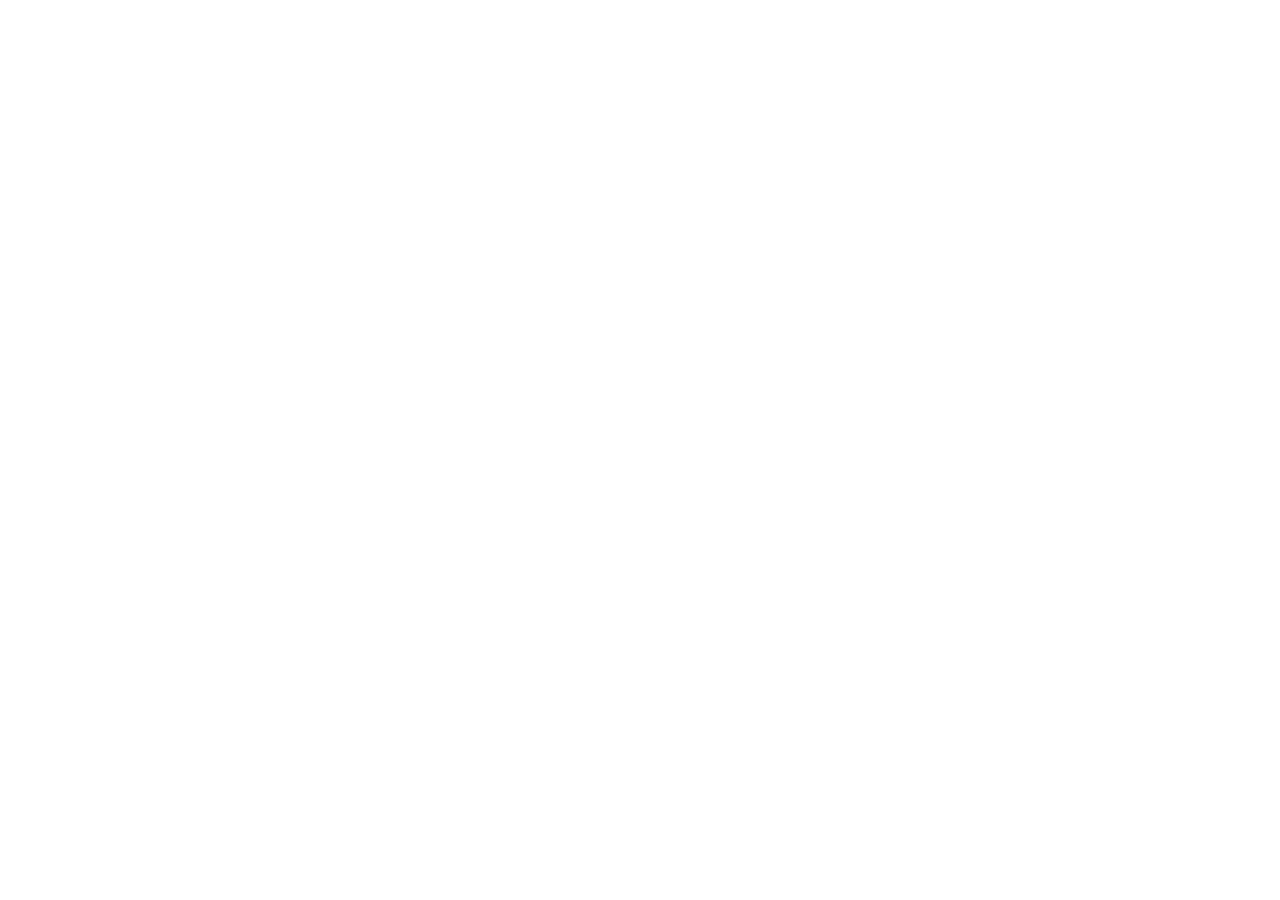
==== book-bord.html @ 42cc0d02 "setup done med fonte" ====
<!DOCTYPE html>
<html lang="da">

<head>
    <meta charset="UTF-8">
    <meta name="viewport" content="width=device-width, initial-scale=1.0">
    <meta name="robots" content="noindex">
    <link rel="preconnect" href="https://fonts.googleapis.com">
    <link rel="preconnect" href="https://fonts.gstatic.com" crossorigin>
    <link
        href="https://fonts.googleapis.com/css2?family=B612+Mono:ital,wght@0,400;0,700;1,400;1,700&family=Poppins:ital,wght@0,100;0,200;0,300;0,400;0,500;0,600;0,700;0,800;0,900;1,100;1,200;1,300;1,400;1,500;1,600;1,700;1,800;1,900&display=swap"
        rel="stylesheet">
    <link rel="stylesheet" href="mutual.css">
    <link rel="stylesheet" href="book-bord.css">
    <title>Book bord</title>
</head>

<body>
    <header></header>
    <main></main>
    <footer></footer>

    <script src="main.js"></script>
    <script src="burger.js"></script>
</body>

</html>
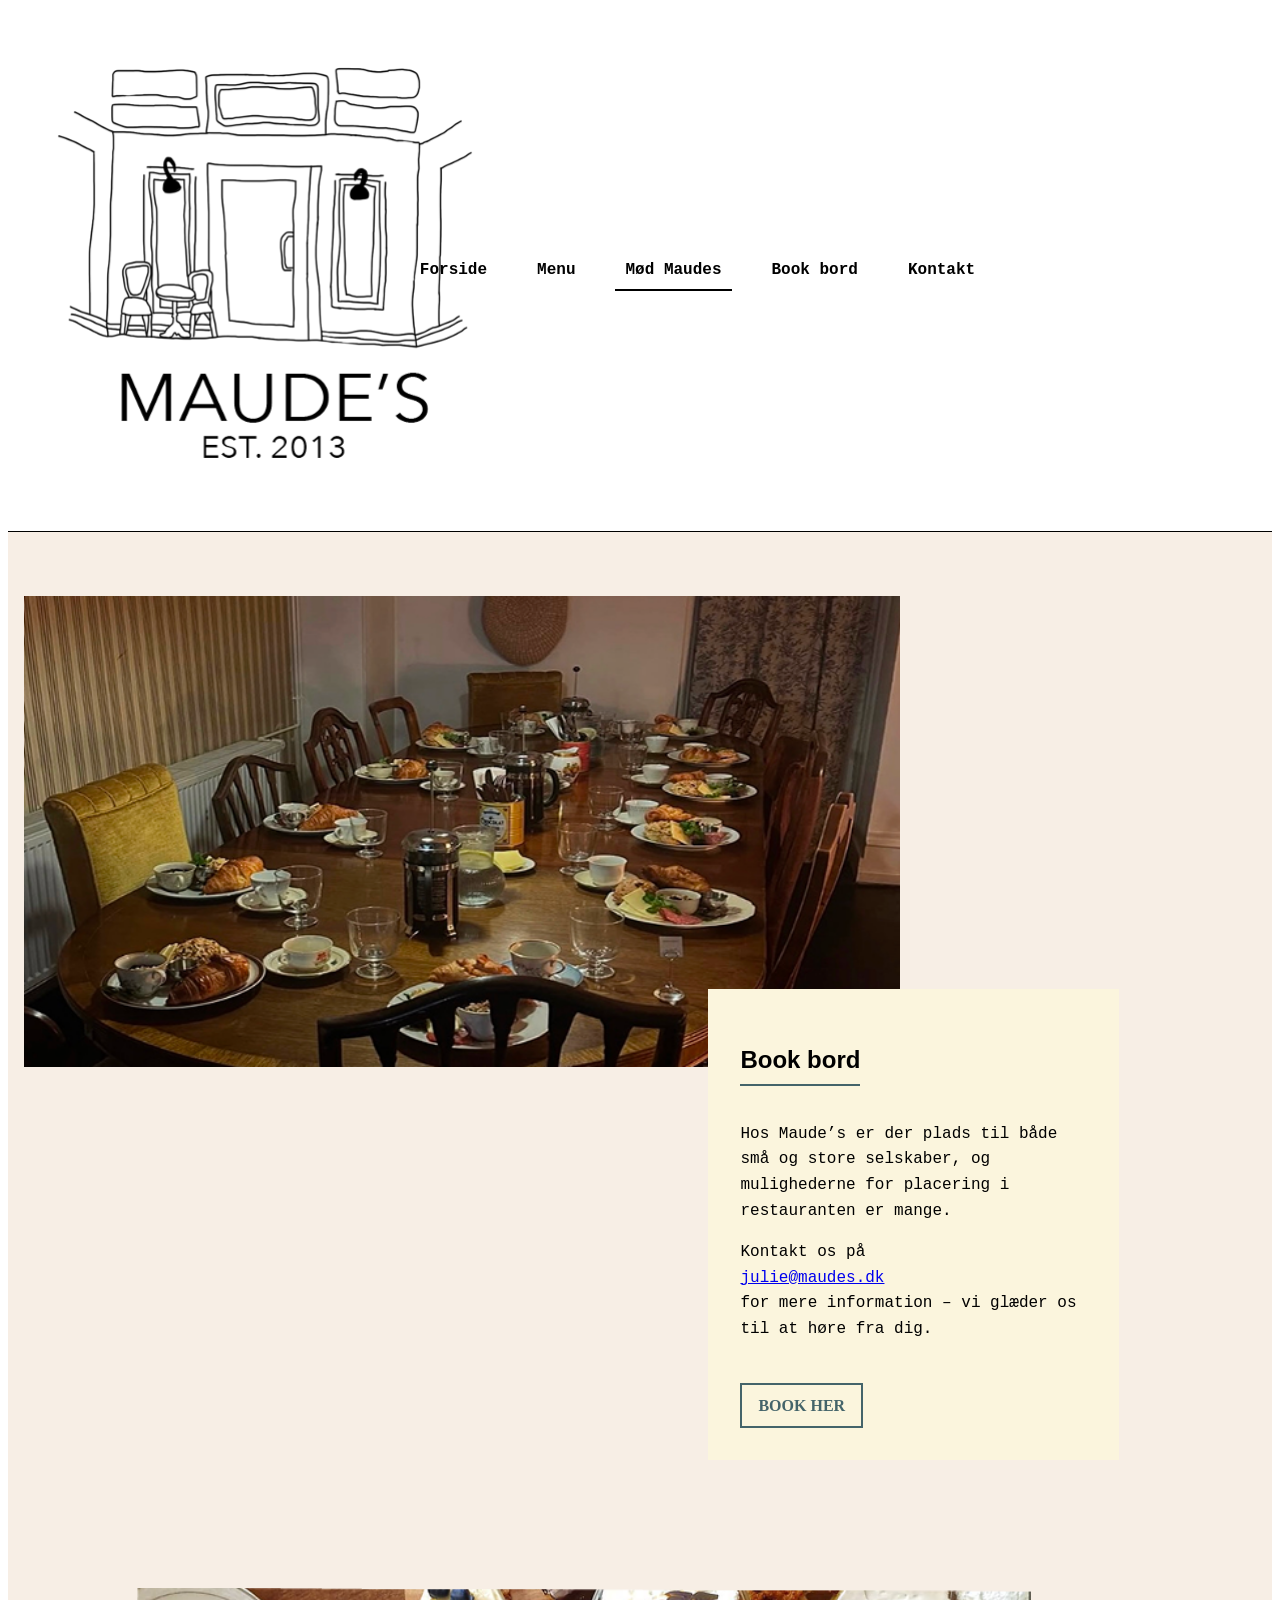
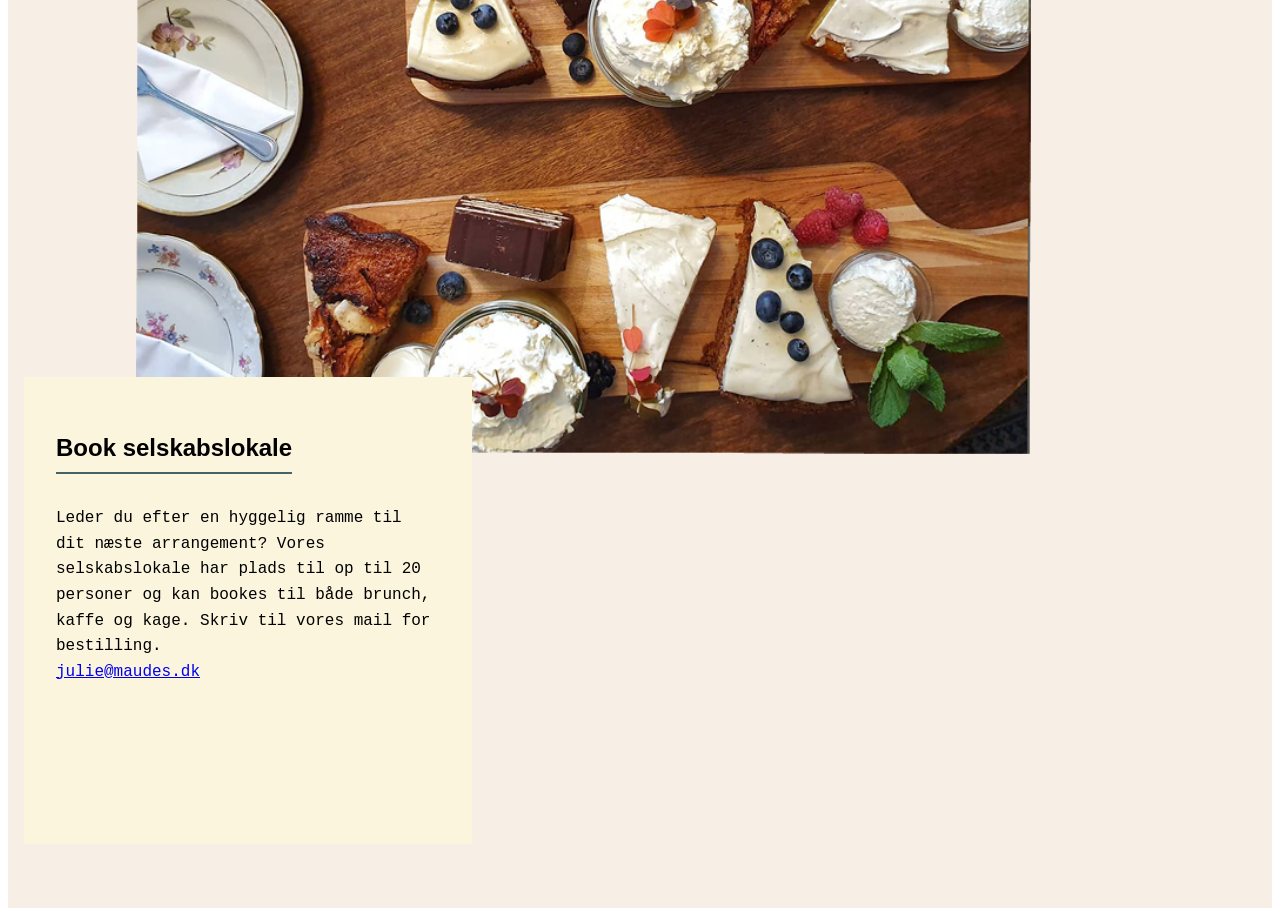
==== commit ffdbb3eb: "ca done med kontakt" ====
--- a/book-bord.html
+++ b/book-bord.html
@@ -16,8 +16,66 @@
 </head>
 
 <body>
-    <header></header>
-    <main></main>
+    <header>
+        <div class="logo">
+            <a href="index.html">
+                <img src="billeder-virksomhedssite/maudes.png" alt="maudes logo">
+            </a>
+        </div>
+
+        <nav>
+            <ul class="menu">
+                <li><a href="index.html">Forside</a></li>
+                <li><a href="menu.html">Menu</a></li>
+                <li><a href="moed-maudes.html" class="active">Mød Maudes</a></li>
+                <li><a href="book-bord.html">Book bord</a></li>
+                <li><a href="kontakt.html">Kontakt</a></li>
+            </ul>
+        </nav>
+        <div class="burger">
+            <div class="line"></div>
+            <div class="line"></div>
+            <div class="line"></div>
+        </div>
+    </header>
+
+    <main>
+
+        <section class="booking-sektion">
+            <div class="booking-blok">
+
+                <img src="img/book_bord.png" alt="Langt bord dækket op til brunch" class="booking-billede">
+
+                <div class="booking-tekst">
+                    <h2>Book bord</h2>
+                    <p>Hos Maude’s er der plads til både små og store selskaber, og mulighederne for placering i
+                        restauranten er
+                        mange.</p>
+                    <p>Kontakt os på<br><a href="mailto:julie@maudes.dk">julie@maudes.dk</a><br>for mere information –
+                        vi glæder
+                        os til at høre fra dig.</p>
+                    <a href="https://book.dinnerbooking.com/dk/da-DK/book/index/3718/2" class="cta-knap">Book her</a>
+                </div>
+            </div>
+        </section>
+
+
+
+
+        <section class="booking-sektion">
+            <div class="booking-blok2">
+                <img src="img/book_selskab.png" alt="Kager på fad til selskab" class="booking-billede2">
+
+                <div class="booking-tekst2">
+                    <h2>Book selskabslokale</h2>
+                    <p>Leder du efter en hyggelig ramme til dit næste arrangement? Vores selskabslokale har plads til op
+                        til 20 personer og kan bookes til både brunch, kaffe og kage. Skriv til vores mail for
+                        bestilling. <br><a href="mailto:julie@maudes.dk">julie@maudes.dk</a></p>
+                </div>
+            </div>
+        </section>
+
+    </main>
     <footer></footer>
 
     <script src="main.js"></script>
--- a/mutual.css
+++ b/mutual.css
@@ -0,0 +1,11 @@
+html {
+  --primary-color: #f7eee5;
+  --secondary-color: #ffffff;
+  --tertiary-color: #000000;
+  --quaternary-color: #f1e8c6;
+  --quinary-color: #fbf5dd;
+  --senary-color: #ffcfcf;
+
+  --font-heading: "Poppins", sans-serif;
+  --font-body: "B612 Mono", monospace;
+}
--- a/book-bord.css
+++ b/book-bord.css
@@ -0,0 +1,249 @@
+main {
+  background-color: #f7eee5;
+}
+
+h2 {
+  font-family: "Poppins", sans-serif;
+  font-weight: 700;
+  font-style: normal;
+}
+
+p {
+  font-family: "B612 Mono", monospace;
+  font-weight: 400;
+  font-style: normal;
+}
+
+/**************menu*****************/
+
+header {
+  display: flex;
+  align-items: center;
+  justify-content: space-between; /* Gør det muligt at placere elementer korrekt */
+  padding: 20px;
+  background-color: #ffffff;
+  position: relative;
+  border-bottom: 1.5px solid #000000;
+}
+
+.logo {
+  width: 75px;
+}
+
+nav {
+  flex: 1;
+  display: flex;
+  justify-content: center;
+}
+
+.menu {
+  display: flex;
+  gap: 30px;
+  list-style: none;
+}
+
+.menu li a {
+  text-decoration: none;
+  color: #000;
+  font-family: "B612 Mono", monospace;
+  font-weight: 600;
+  font-style: normal;
+  padding: 10px;
+  text-align: center;
+  align-items: center;
+}
+
+.menu li a.active {
+  border-bottom: 2px solid #000;
+}
+
+.burger {
+  width: 30px;
+  height: 20px;
+  cursor: pointer;
+}
+
+.burger .line {
+  width: 100%;
+  height: 2px;
+  background-color: #000000;
+  margin-bottom: 5px;
+  transition: 0.2s linear;
+}
+.burger {
+  display: none;
+}
+@media screen and (max-width: 800px) {
+  .menu {
+    display: none;
+  }
+  .burger {
+    display: block;
+  }
+  .burger.active .line:nth-child(1) {
+    transform: rotate(45deg) translate(5px, 5px);
+    transition: 0.2s linear;
+  }
+
+  .burger.active .line:nth-child(2) {
+    opacity: 0;
+    transition: 0.15s linear;
+  }
+
+  .burger.active .line:nth-child(3) {
+    transform: rotate(-45deg) translate(5px, -5px);
+    transition: 0.2s linear;
+  }
+
+  nav.active .menu {
+    position: absolute;
+    display: block;
+    background-color: #ffffff;
+    text-align: right;
+    top: 94px;
+    left: 0;
+    width: 100%;
+  }
+
+  nav.active .menu li {
+    margin: 20px 20px;
+  }
+
+  nav.active .menu a {
+    font-family: "B612 Mono", monospace;
+    font-weight: 400;
+    font-style: normal;
+  }
+}
+
+.booking-blok {
+  background-color: #f7eee5;
+  padding: 4rem 1rem;
+  display: grid;
+  grid-template-columns: 5fr 3fr 1fr;
+  grid-template-rows: 5fr 1fr 5fr;
+}
+
+.booking-billede {
+  grid-column: 1/3;
+  grid-row: 1/3;
+  width: 80%;
+  align-self: stretch;
+  object-fit: cover;
+}
+
+.booking-tekst {
+  background-color: #fbf5dd;
+  padding: 2rem;
+  line-height: 1.6;
+  grid-column: 2/3;
+  grid-row: 2/4;
+}
+
+.booking-tekst h2 {
+  border-bottom: 2px solid #44646a;
+  display: inline-block;
+  padding-bottom: 0.3rem;
+  font-weight: bold;
+}
+
+.cta-knap {
+  display: inline-block;
+  margin-top: 1.5rem;
+  padding: 0.5rem 1rem;
+  border: 2px solid #44646a;
+  text-decoration: none;
+  color: #44646a;
+  font-weight: bold;
+  text-transform: uppercase;
+}
+
+.booking-blok2 {
+  background-color: #f7eee5;
+  padding: 4rem 1rem;
+  display: grid;
+  grid-template-columns: 1fr 3fr 7fr;
+  grid-template-rows: 5fr 1fr 5fr;
+}
+.booking-billede2 {
+  grid-column: 2/4;
+  grid-row: 1/3;
+  width: 80%;
+  align-self: stretch;
+  object-fit: cover;
+}
+
+.booking-tekst2 {
+  background-color: #fbf5dd;
+  padding: 2rem;
+  line-height: 1.6;
+  grid-column: 1/3;
+  grid-row: 2/4;
+}
+
+.booking-tekst2 h2 {
+  margin-bottom: 1rem;
+  border-bottom: 2px solid #44646a;
+  display: inline-block;
+  padding-bottom: 0.3rem;
+  font-weight: bold;
+}
+@media screen and (max-width: 768px) {
+  .booking-blok {
+    grid-template-columns: 3fr 2fr 1fr;
+    grid-template-rows: 1fr 1fr 2fr;
+  }
+
+  .booking-billede {
+    width: 100%;
+    height: 200px;
+    object-fit: cover;
+    margin-bottom: 0.5rem;
+    grid-column: 1/3;
+    grid-row: 1/3;
+  }
+
+  .booking-tekst {
+    padding: 1rem;
+    font-size: 0.8rem;
+    grid-column: 2/4;
+    grid-row: 2/4;
+  }
+  .booking-blok2 {
+    grid-template-columns: 1fr 1fr 3fr;
+    grid-template-rows: 1fr 1fr 2fr;
+  }
+
+  .booking-billede2 {
+    width: 100%;
+    height: 200px;
+    object-fit: cover;
+    margin-bottom: 0.5rem;
+    grid-column: 2/4;
+    grid-row: 1/3;
+  }
+
+  .booking-tekst2 {
+    padding: 1rem;
+    font-size: 0.8rem;
+    grid-column: 1/3;
+    grid-row: 2/4;
+  }
+
+  .booking-tekst h2,
+  .booking-tekst2 h2 {
+    font-size: 1rem;
+    padding-bottom: 0.2rem;
+  }
+
+  p {
+    font-size: 0.75rem;
+    line-height: 1.3;
+  }
+
+  .cta-knap {
+    font-size: 0.7rem;
+    padding: 0.3rem 0.6rem;
+    border-width: 1.5px;
+  }
+}
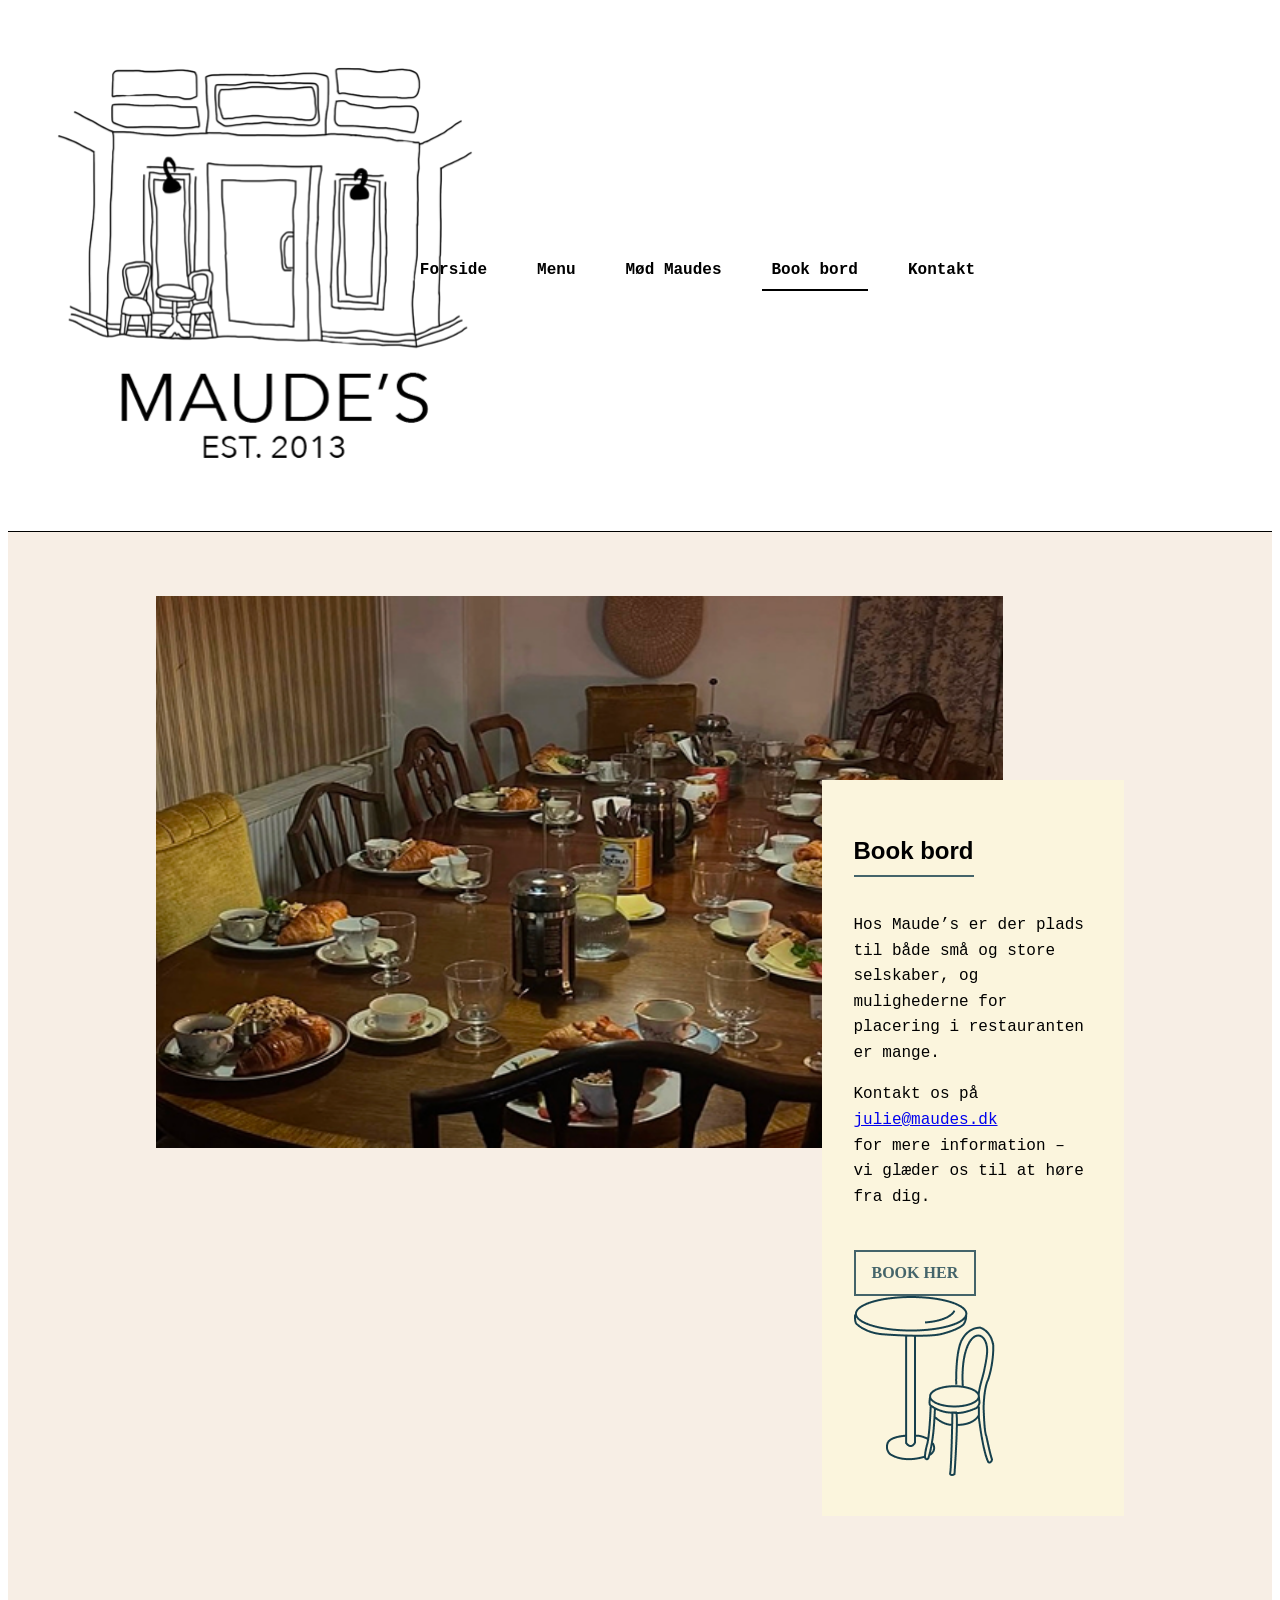
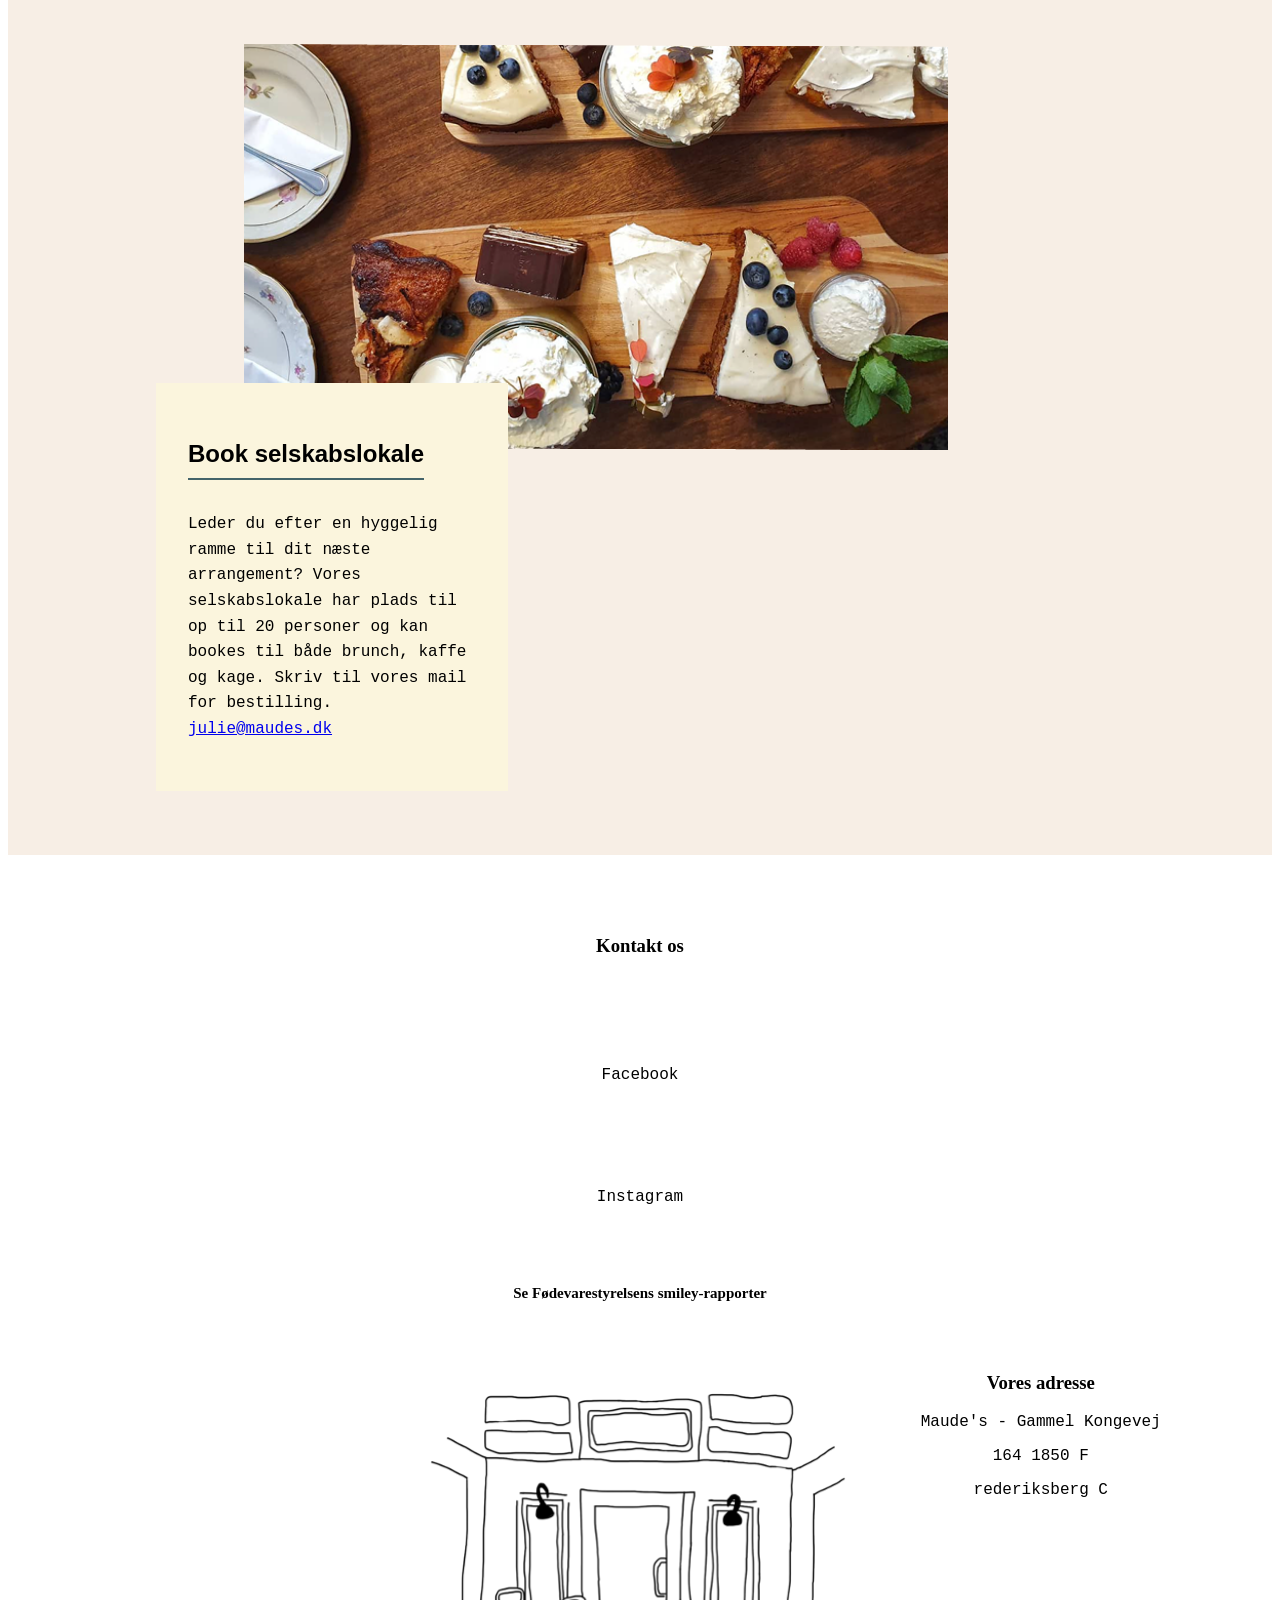
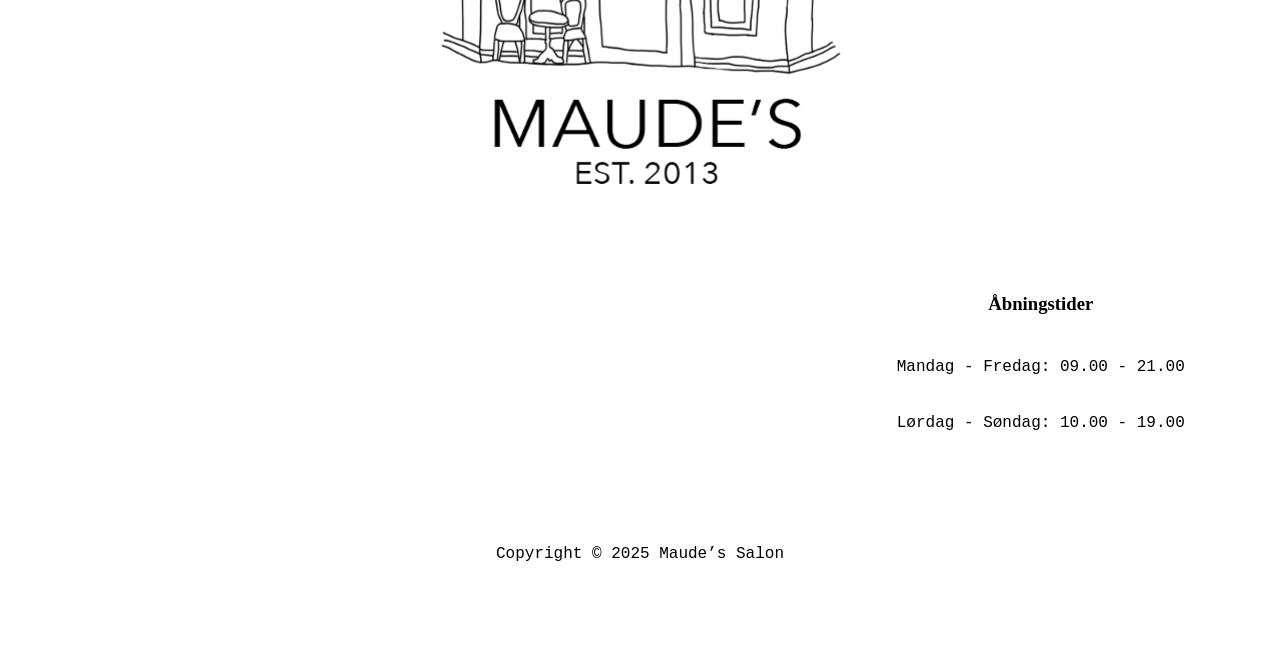
==== commit b761a300: "grid done" ====
--- a/book-bord.html
+++ b/book-bord.html
@@ -27,8 +27,8 @@
             <ul class="menu">
                 <li><a href="index.html">Forside</a></li>
                 <li><a href="menu.html">Menu</a></li>
-                <li><a href="moed-maudes.html" class="active">Mød Maudes</a></li>
-                <li><a href="book-bord.html">Book bord</a></li>
+                <li><a href="moed-maudes.html">Mød Maudes</a></li>
+                <li><a href="book-bord.html" class="active">Book bord</a></li>
                 <li><a href="kontakt.html">Kontakt</a></li>
             </ul>
         </nav>
@@ -51,15 +51,16 @@
                     <p>Hos Maude’s er der plads til både små og store selskaber, og mulighederne for placering i
                         restauranten er
                         mange.</p>
-                    <p>Kontakt os på<br><a href="mailto:julie@maudes.dk">julie@maudes.dk</a><br>for mere information –
+                    <p>Kontakt os på<br><a href="mailto:julie@maudes.dk">julie@maudes.dk</a><br>for mere information
+                        –
                         vi glæder
                         os til at høre fra dig.</p>
-                    <a href="https://book.dinnerbooking.com/dk/da-DK/book/index/3718/2" class="cta-knap">Book her</a>
+                    <a href="https://book.dinnerbooking.com/dk/da-DK/book/index/3718/2" class="cta-knap">Book
+                        her</a>
+                    <img class="table" src="img/table.png" alt="Table illustration">
                 </div>
             </div>
         </section>
-
-
 
 
         <section class="booking-sektion">
@@ -76,7 +77,33 @@
         </section>
 
     </main>
-    <footer></footer>
+    <footer>
+        <div class="footer_grid">
+
+            <img src="billeder-virksomhedssite/maudes.png" alt="Maude's logo" class="footer-logo">
+            <div class="footer-kontakt">
+                <h3>Kontakt os</h3>
+                <p>Facebook</p>
+                <p>Instagram</p>
+                <a href="#">Se Fødevarestyrelsens smiley-rapporter</a>
+            </div>
+
+            <div class="footer-adresse">
+                <h3>Vores adresse</h3>
+                <p>Maude's - Gammel Kongevej</p>
+                <p>164 1850 F</p>
+                <p>rederiksberg C</p>
+            </div>
+
+
+            <div class="footer-tider">
+                <h3>Åbningstider</h3>
+                <p>Mandag - Fredag: 09.00 - 21.00</p>
+                <p>Lørdag - Søndag: 10.00 - 19.00</p>
+            </div>
+        </div>
+        <p class="copyright">Copyright © 2025 Maude’s Salon</p>
+    </footer>
 
     <script src="main.js"></script>
     <script src="burger.js"></script>
--- a/book-bord.css
+++ b/book-bord.css
@@ -14,8 +14,7 @@
   font-style: normal;
 }
 
-/**************menu*****************/
-
+/***************** Navigation *******************/
 header {
   display: flex;
   align-items: center;
@@ -115,19 +114,24 @@
     font-style: normal;
   }
 }
+/***************************************/
+.booking-sektion {
+  max-width: 1000px;
+  margin-inline: auto;
+}
 
 .booking-blok {
   background-color: #f7eee5;
   padding: 4rem 1rem;
   display: grid;
-  grid-template-columns: 5fr 3fr 1fr;
-  grid-template-rows: 5fr 1fr 5fr;
+  grid-template-columns: 4fr 7fr 3fr 2fr;
+  grid-template-rows: 1fr 2fr 2fr;
 }
 
 .booking-billede {
-  grid-column: 1/3;
+  grid-column: 1/4;
   grid-row: 1/3;
-  width: 80%;
+  width: 100%;
   align-self: stretch;
   object-fit: cover;
 }
@@ -136,7 +140,7 @@
   background-color: #fbf5dd;
   padding: 2rem;
   line-height: 1.6;
-  grid-column: 2/3;
+  grid-column: 3/5;
   grid-row: 2/4;
 }
 
@@ -247,3 +251,87 @@
     border-width: 1.5px;
   }
 }
+
+/***************** Footer *******************/
+.copyright {
+  text-align: center;
+  padding-top: 70px;
+}
+.footer_grid {
+  display: grid;
+}
+
+.footer-kontakt {
+  text-align: center;
+  margin-top: 30px;
+  line-height: 2.5;
+  display: grid;
+  grid-template-columns: 1fr;
+  order: 10;
+}
+
+.footer-kontakt a {
+  color: #000;
+  text-align: center;
+  font-family: "B612 Mono";
+  font-size: 15px;
+  font-style: normal;
+  font-weight: 700;
+  line-height: 20px;
+  text-decoration: none;
+}
+.footer-tider {
+  text-align: center;
+  margin-top: 30px;
+  line-height: 2.5;
+}
+.footer-logo {
+  display: block;
+  margin-left: auto;
+  margin-right: auto;
+}
+
+footer {
+  background-color: #ffffff;
+  padding: 70px;
+  padding-top: 20px;
+}
+
+.footer-adresse {
+  text-align: center;
+}
+
+.mobile-logo {
+  display: none;
+}
+
+@media (min-width: 800px) {
+  .desktop-logo {
+    display: none;
+  }
+
+  .mobile-logo {
+    display: block;
+  }
+
+  .footer_grid {
+    display: grid;
+    grid-template-columns: 1fr 1fr 1fr;
+    grid-template-rows: 1fr 1fr;
+  }
+
+  .footer-kontakt {
+    grid-column: 2;
+    grid-row: 1;
+  }
+  .footer-adresse {
+    grid-column: 3 / 4;
+    grid-row: 2 / 3;
+  }
+  .footer-tider {
+    grid-column: 3 / 4;
+  }
+  .footer-logo {
+    grid-column: 2 / 3;
+  }
+}
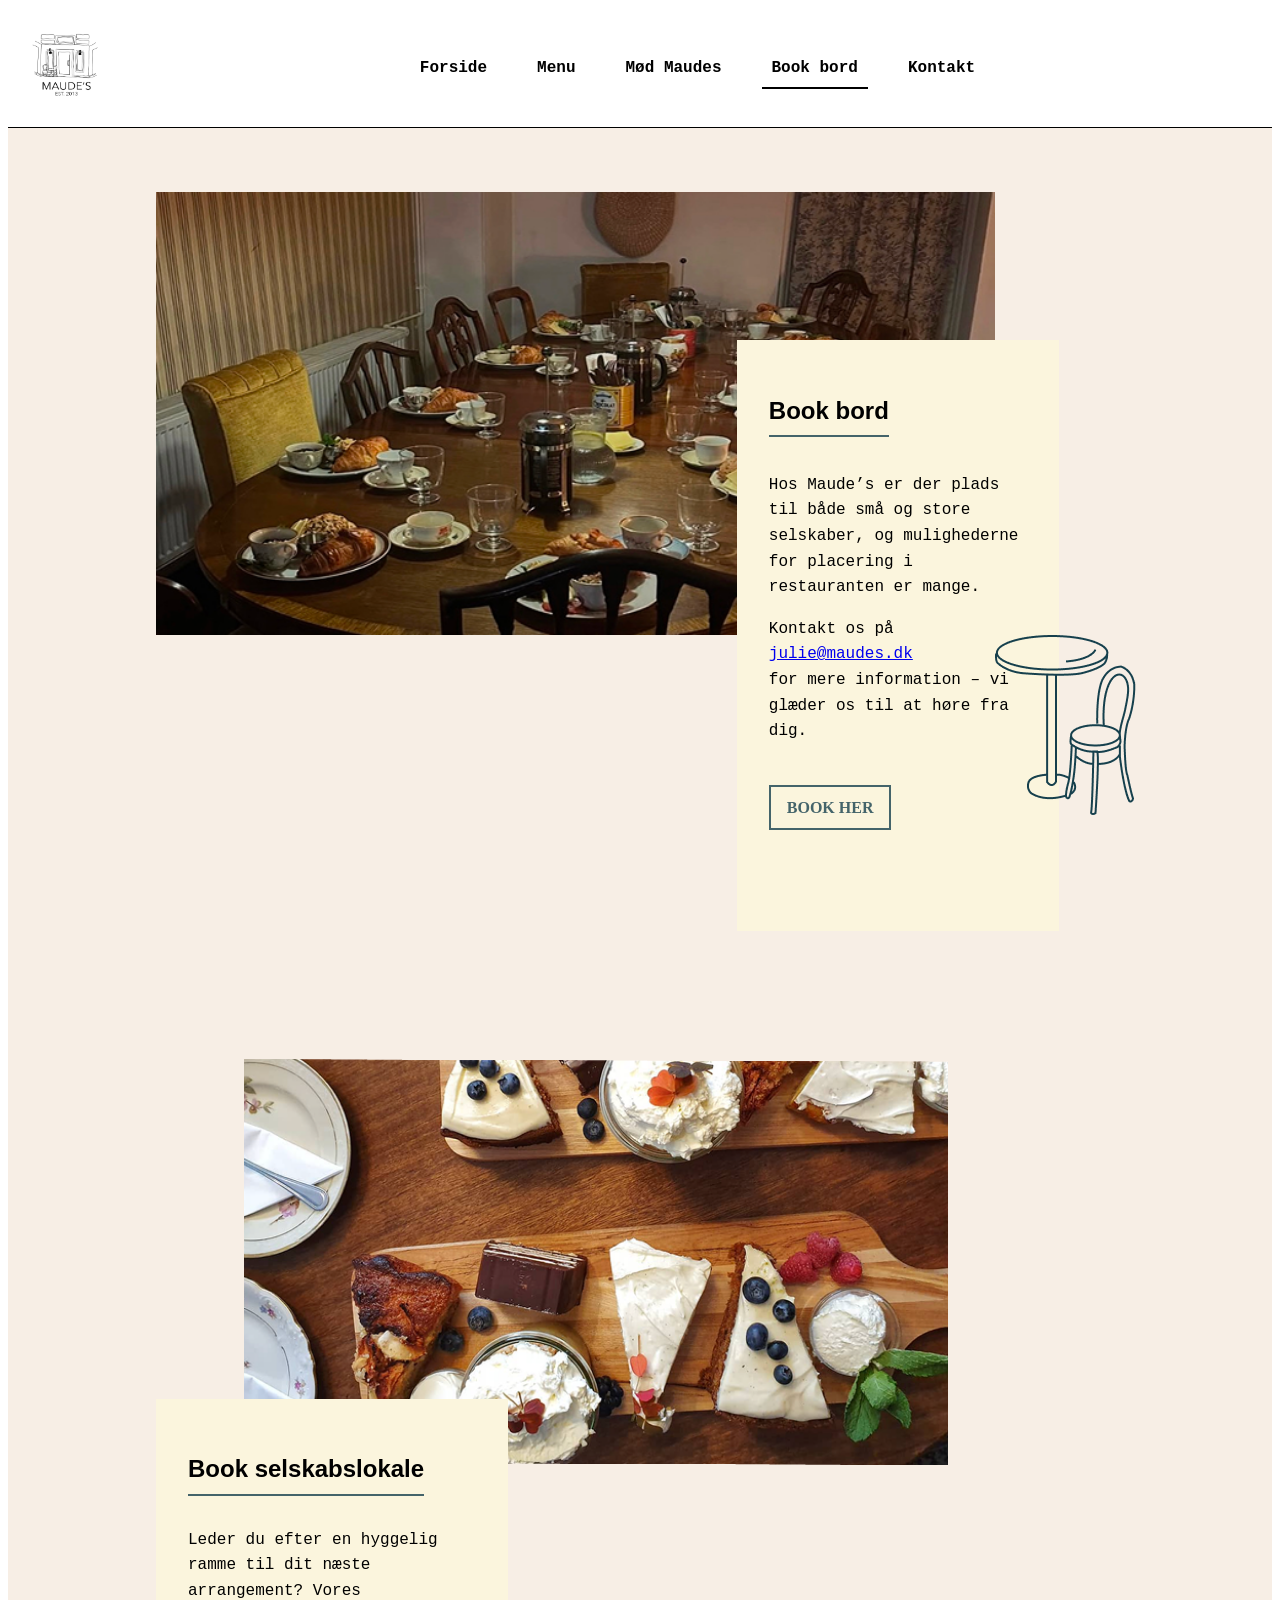
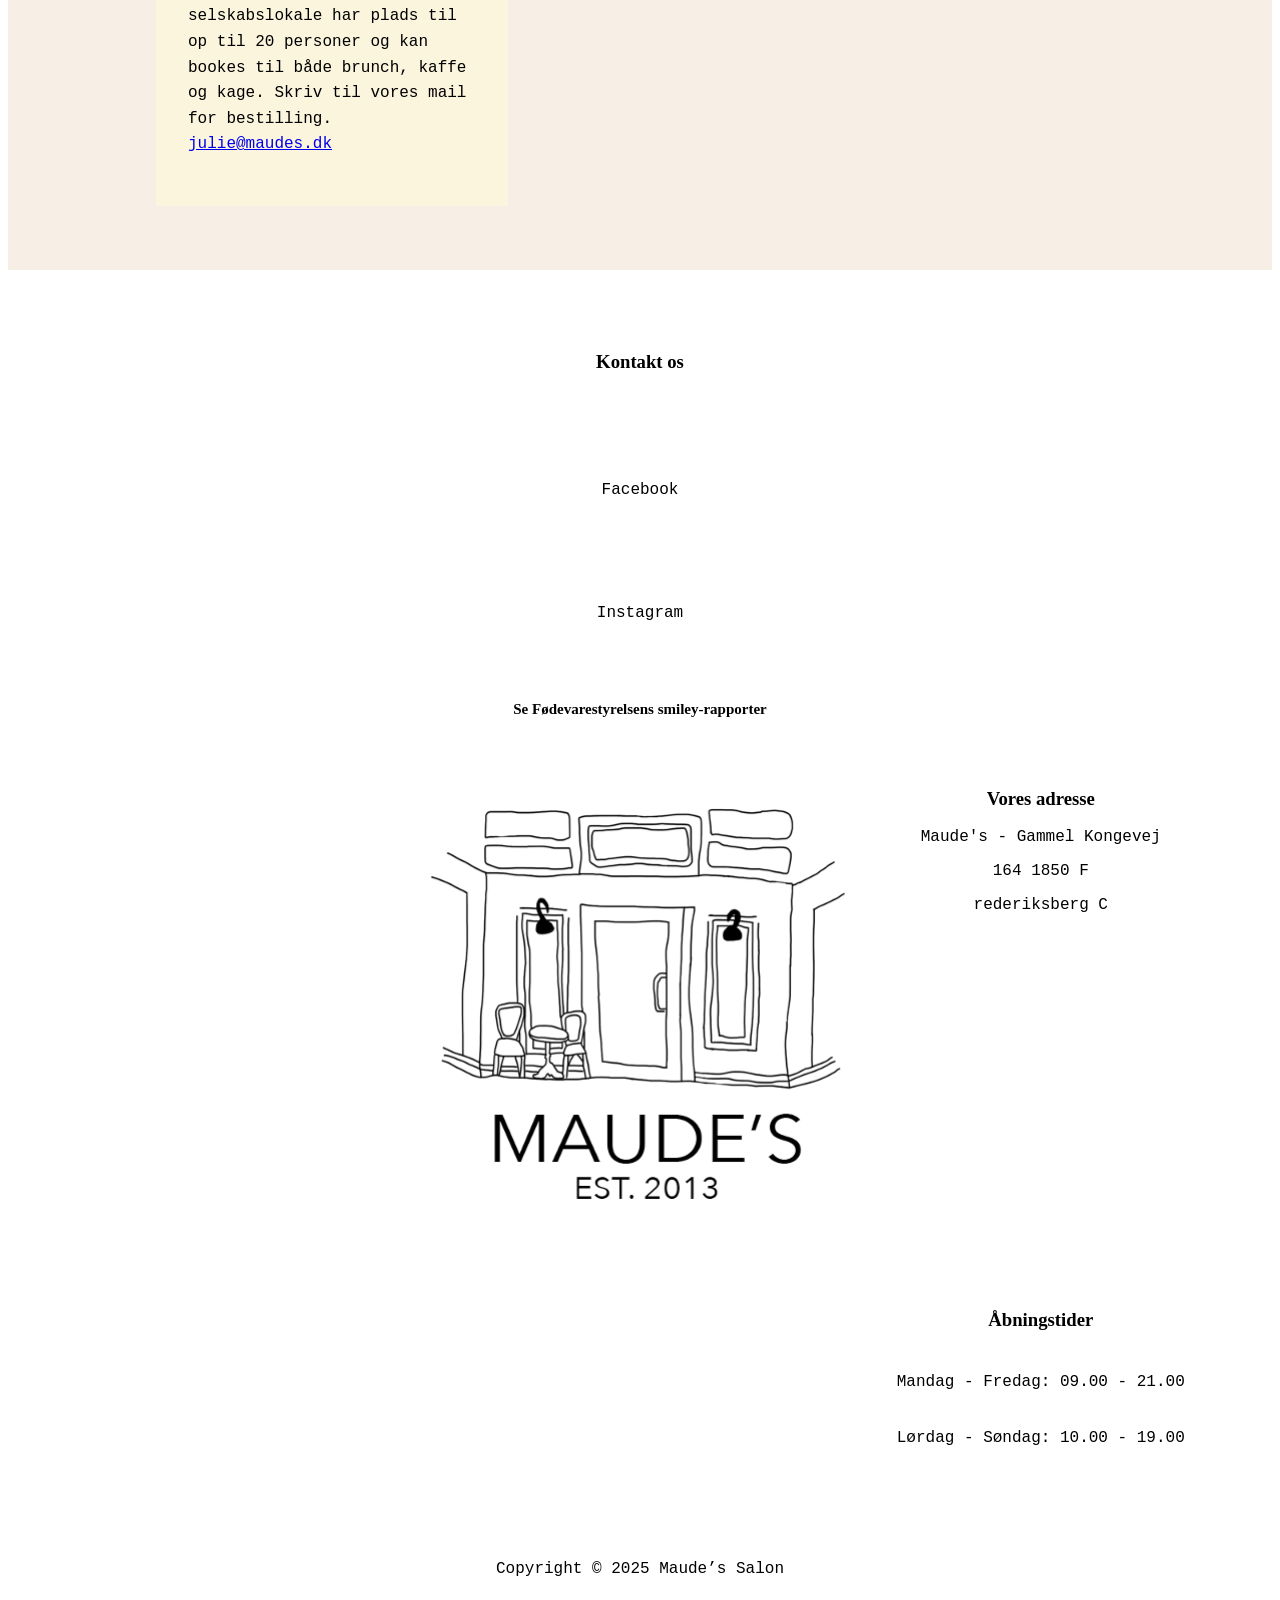
==== commit 5a133b6b: "ai done" ====
--- a/book-bord.html
+++ b/book-bord.html
@@ -57,8 +57,8 @@
                         os til at høre fra dig.</p>
                     <a href="https://book.dinnerbooking.com/dk/da-DK/book/index/3718/2" class="cta-knap">Book
                         her</a>
-                    <img class="table" src="img/table.png" alt="Table illustration">
                 </div>
+                <img class="table" src="img/table.png" alt="Table illustration">
             </div>
         </section>
 
--- a/book-bord.css
+++ b/book-bord.css
@@ -28,7 +28,9 @@
 .logo {
   width: 75px;
 }
-
+.logo img {
+  width: 100%;
+}
 nav {
   flex: 1;
   display: flex;
@@ -124,7 +126,7 @@
   background-color: #f7eee5;
   padding: 4rem 1rem;
   display: grid;
-  grid-template-columns: 4fr 7fr 3fr 2fr;
+  grid-template-columns: 4fr 5fr 4fr 1fr 1fr;
   grid-template-rows: 1fr 2fr 2fr;
 }
 
@@ -143,7 +145,10 @@
   grid-column: 3/5;
   grid-row: 2/4;
 }
-
+.table {
+  grid-column: 4/6;
+  grid-row: 3/4;
+}
 .booking-tekst h2 {
   border-bottom: 2px solid #44646a;
   display: inline-block;
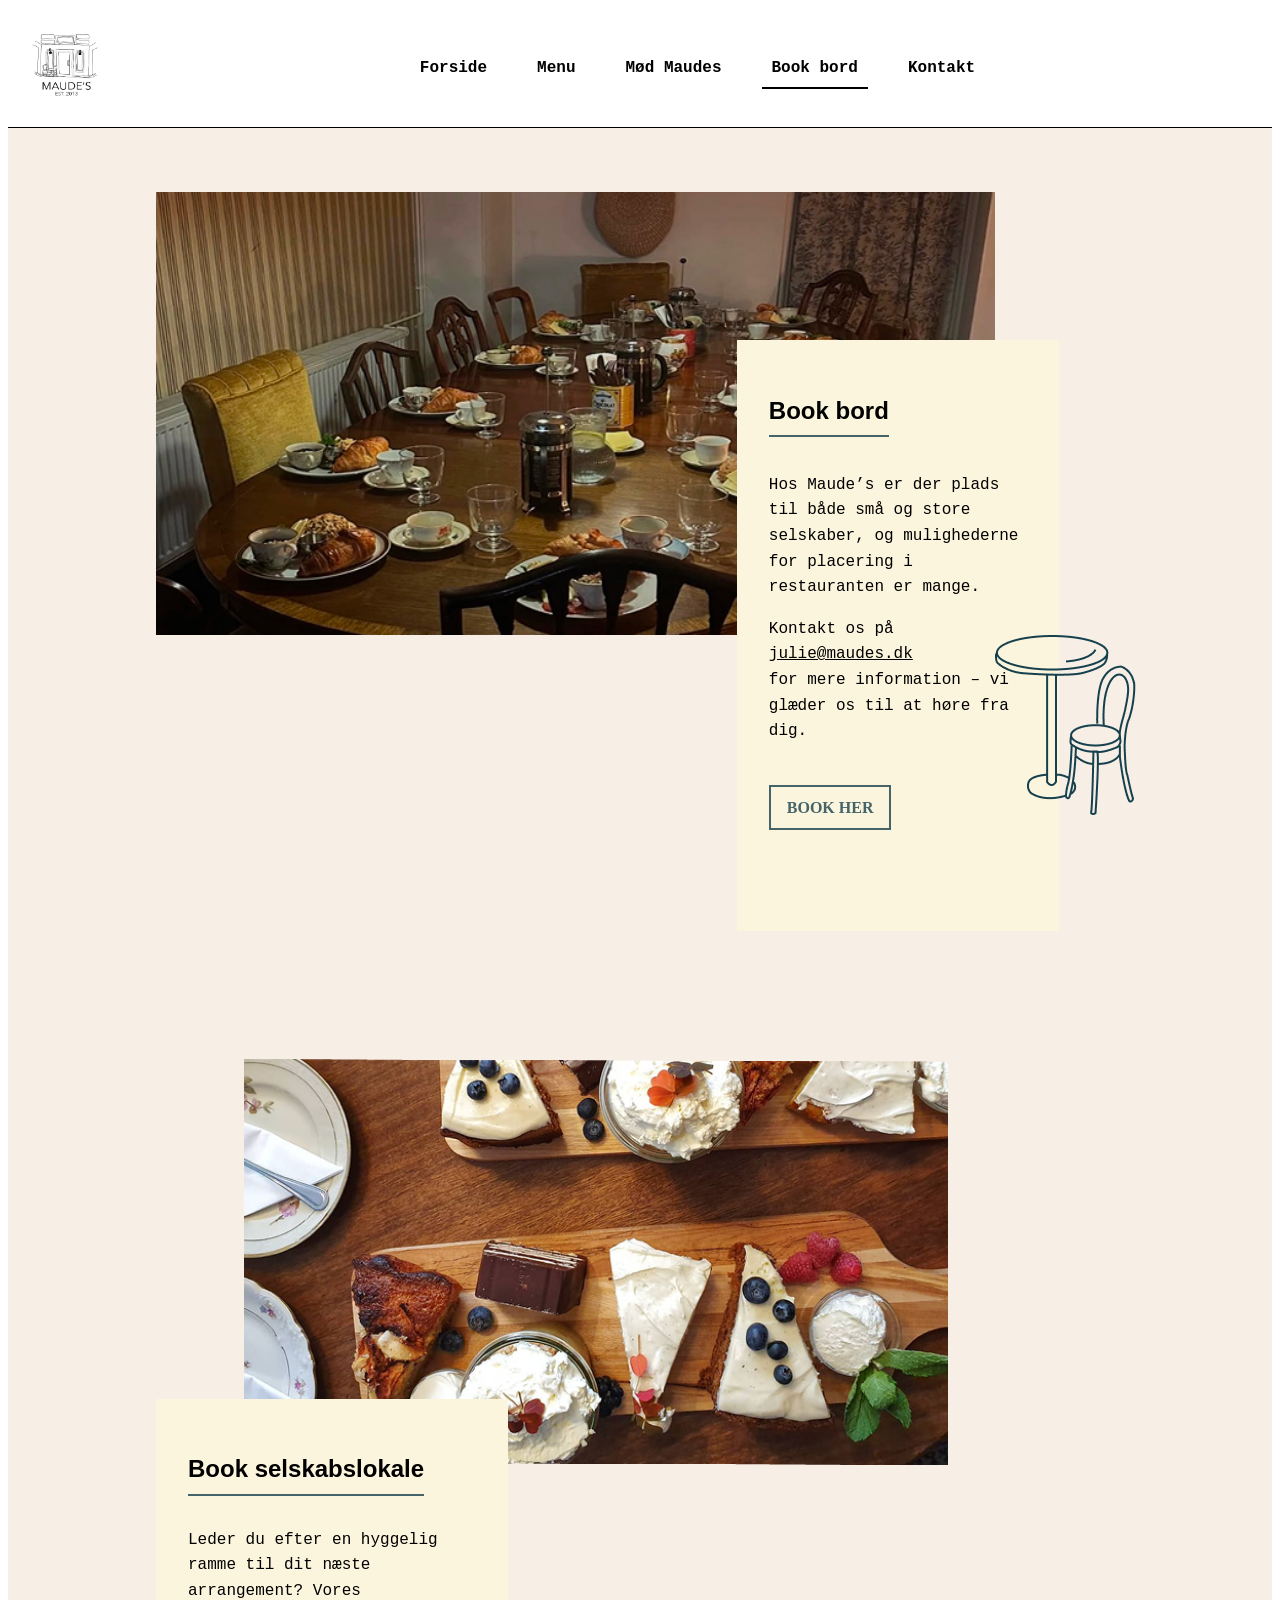
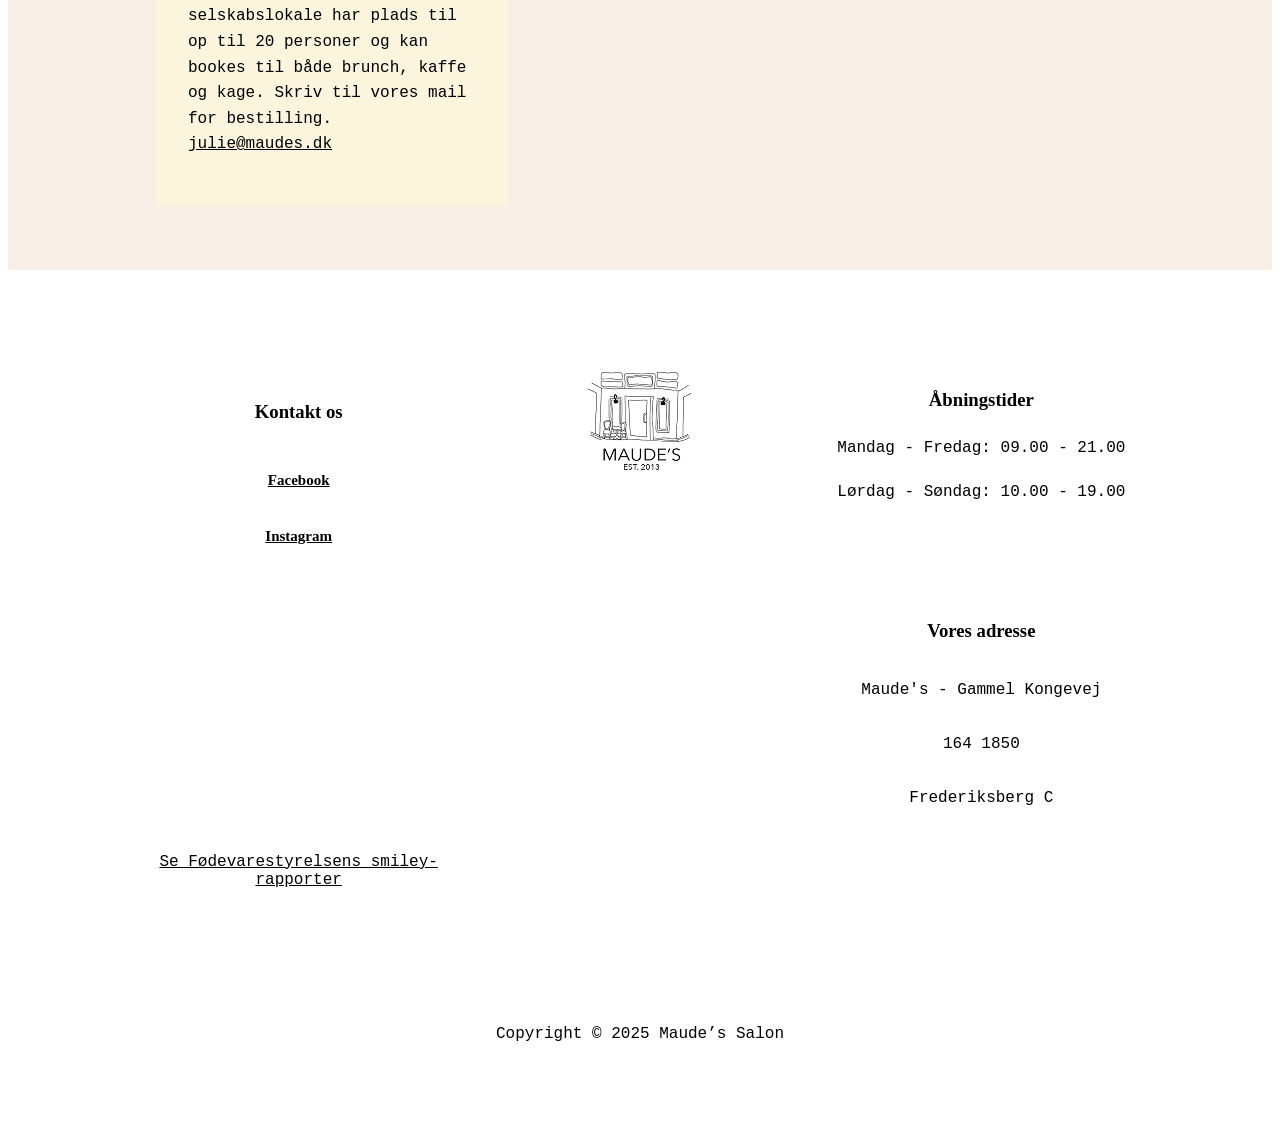
==== commit d9b0a2e3: "book bord done" ====
--- a/book-bord.html
+++ b/book-bord.html
@@ -78,21 +78,27 @@
 
     </main>
     <footer>
+
+
         <div class="footer_grid">
 
-            <img src="billeder-virksomhedssite/maudes.png" alt="Maude's logo" class="footer-logo">
+            <img src="maudes-logo.png" alt="Maude's logo" class="footer-logo">
+
             <div class="footer-kontakt">
                 <h3>Kontakt os</h3>
-                <p>Facebook</p>
-                <p>Instagram</p>
-                <a href="#">Se Fødevarestyrelsens smiley-rapporter</a>
+                <a href="https://www.facebook.com/maudes.dk/?locale=da_DK">Facebook</a>
+                <a href="https://www.instagram.com/maudessalon/?hl=da">Instagram</a>
+            </div>
+            <div class="smiley-rapporter">
+                <a href="   https://www.findsmiley.dk/Sider/KontrolRapport.aspx?Virk5914551">Se Fødevarestyrelsens
+                    smiley-rapporter</a>
             </div>
 
             <div class="footer-adresse">
                 <h3>Vores adresse</h3>
                 <p>Maude's - Gammel Kongevej</p>
-                <p>164 1850 F</p>
-                <p>rederiksberg C</p>
+                <p>164 1850</p>
+                <p>Frederiksberg C</p>
             </div>
 
 
--- a/book-bord.css
+++ b/book-bord.css
@@ -218,6 +218,10 @@
     grid-column: 2/4;
     grid-row: 2/4;
   }
+  .table {
+    grid-column: 1/2;
+    grid-row: 3/4;
+  }
   .booking-blok2 {
     grid-template-columns: 1fr 1fr 3fr;
     grid-template-rows: 1fr 1fr 2fr;
@@ -258,12 +262,25 @@
 }
 
 /***************** Footer *******************/
-.copyright {
-  text-align: center;
-  padding-top: 70px;
-}
+footer {
+  background-color: #ffffff;
+  padding: 70px;
+  padding-top: 20px;
+}
+
 .footer_grid {
   display: grid;
+}
+
+.footer_grid p {
+  padding-top: 10px;
+}
+
+.footer-logo {
+  display: block;
+  margin-left: auto;
+  margin-right: auto;
+  padding-top: 22px;
 }
 
 .footer-kontakt {
@@ -276,6 +293,14 @@
 }
 
 .footer-kontakt a {
+  padding-bottom: 20px;
+}
+
+a {
+  color: #000000;
+}
+
+.footer-kontakt a {
   color: #000;
   text-align: center;
   font-family: "B612 Mono";
@@ -283,33 +308,43 @@
   font-style: normal;
   font-weight: 700;
   line-height: 20px;
-  text-decoration: none;
-}
+}
+
+.smiley-rapporter {
+  margin-top: 30px;
+  text-align: center;
+  font-family: "B612 Mono", monospace;
+  order: 1;
+}
+
+.footer-adresse {
+  text-align: center;
+}
+
+.footer-adresse h3 {
+  padding-top: 10px;
+}
+
+.footer-adresse p {
+  padding-top: 20px;
+}
+
 .footer-tider {
   text-align: center;
   margin-top: 30px;
-  line-height: 2.5;
-}
-.footer-logo {
-  display: block;
-  margin-left: auto;
-  margin-right: auto;
-}
-
-footer {
-  background-color: #ffffff;
-  padding: 70px;
-  padding-top: 20px;
-}
-
-.footer-adresse {
-  text-align: center;
+}
+
+.copyright {
+  text-align: center;
+  padding-top: 70px;
 }
 
 .mobile-logo {
   display: none;
-}
-
+  padding-top: 60px;
+}
+
+/********** Desktop *********/
 @media (min-width: 800px) {
   .desktop-logo {
     display: none;
@@ -323,20 +358,34 @@
     display: grid;
     grid-template-columns: 1fr 1fr 1fr;
     grid-template-rows: 1fr 1fr;
+    padding: 50px;
+  }
+
+  .footer-logo {
+    grid-column: 2 / 3;
   }
 
   .footer-kontakt {
-    grid-column: 2;
+    grid-column: 1;
     grid-row: 1;
   }
+
+  .smiley-rapporter {
+    grid-row: 3;
+    text-align: center;
+    font-family: "B612 Mono", monospace;
+    text-decoration: none;
+  }
+
   .footer-adresse {
     grid-column: 3 / 4;
     grid-row: 2 / 3;
   }
+
+  .footer-adresse h3 {
+    padding-top: 20px;
+  }
   .footer-tider {
     grid-column: 3 / 4;
   }
-  .footer-logo {
-    grid-column: 2 / 3;
-  }
-}
+}
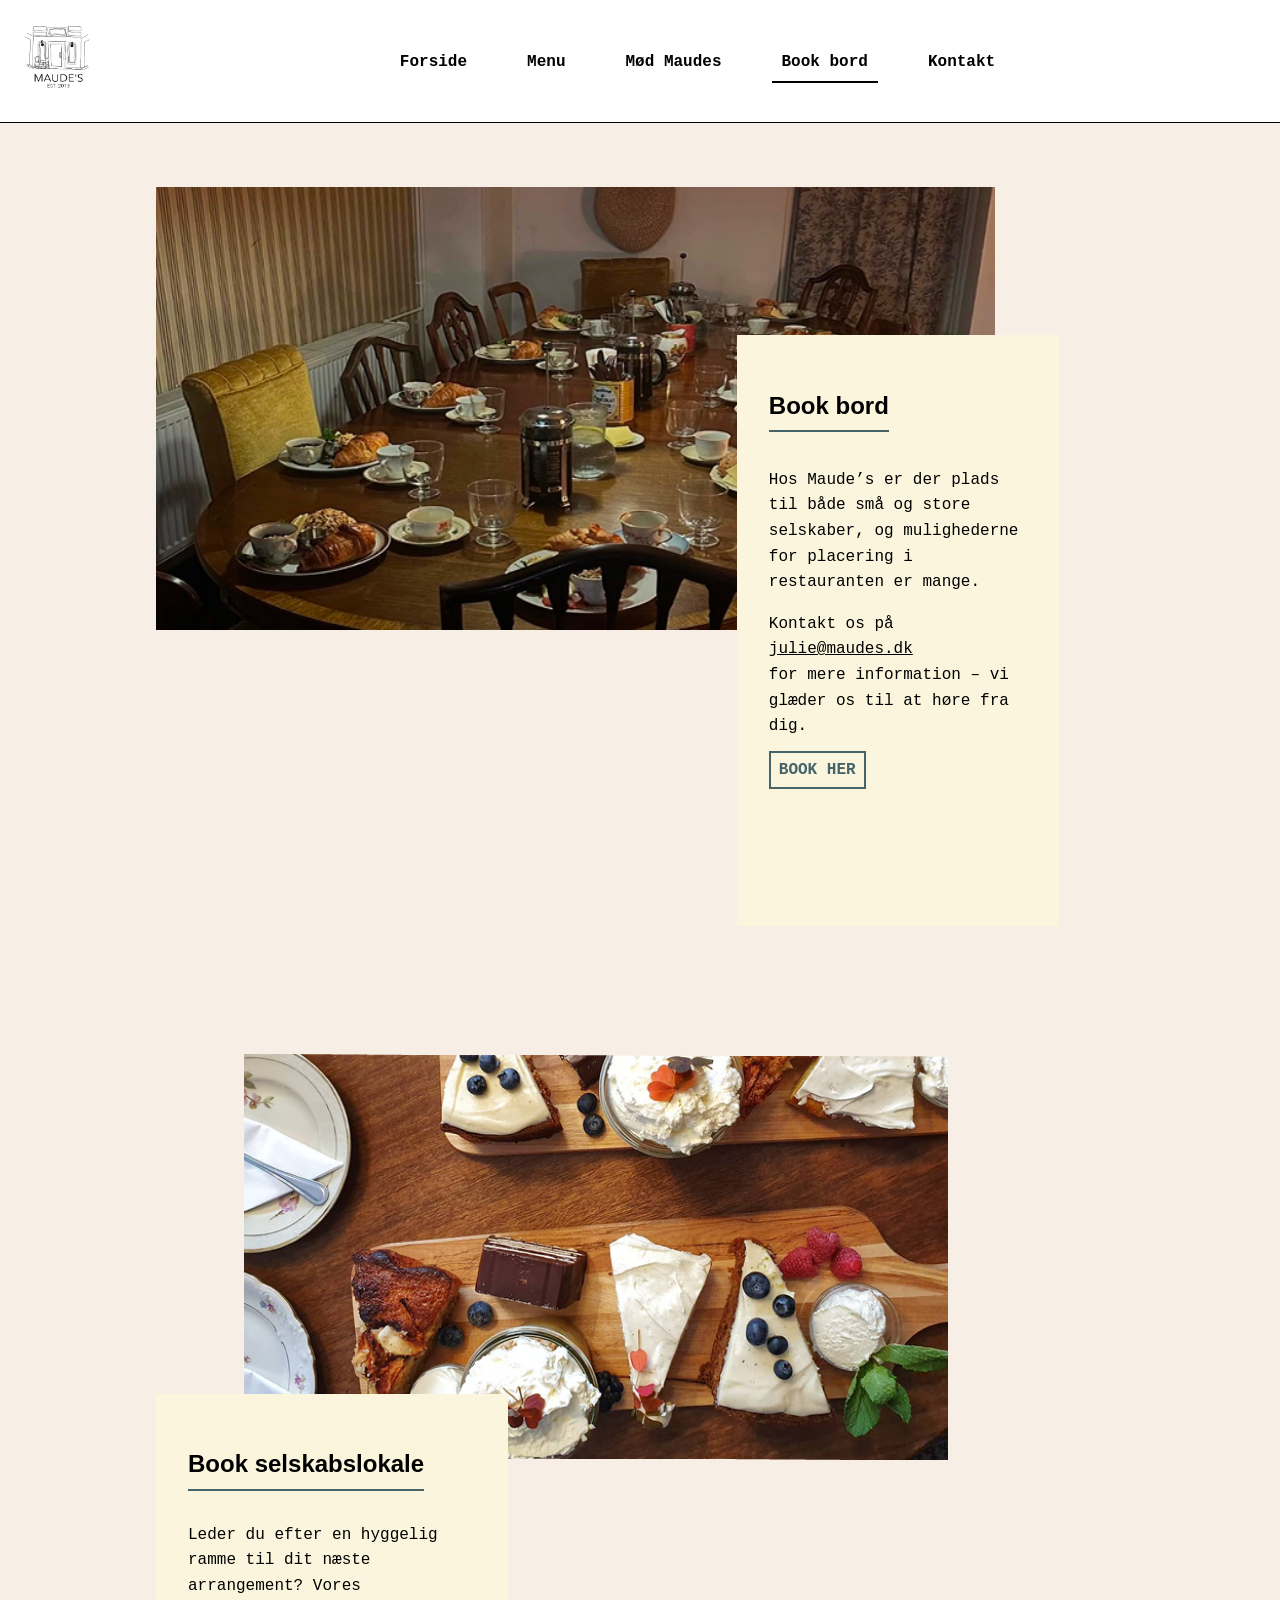
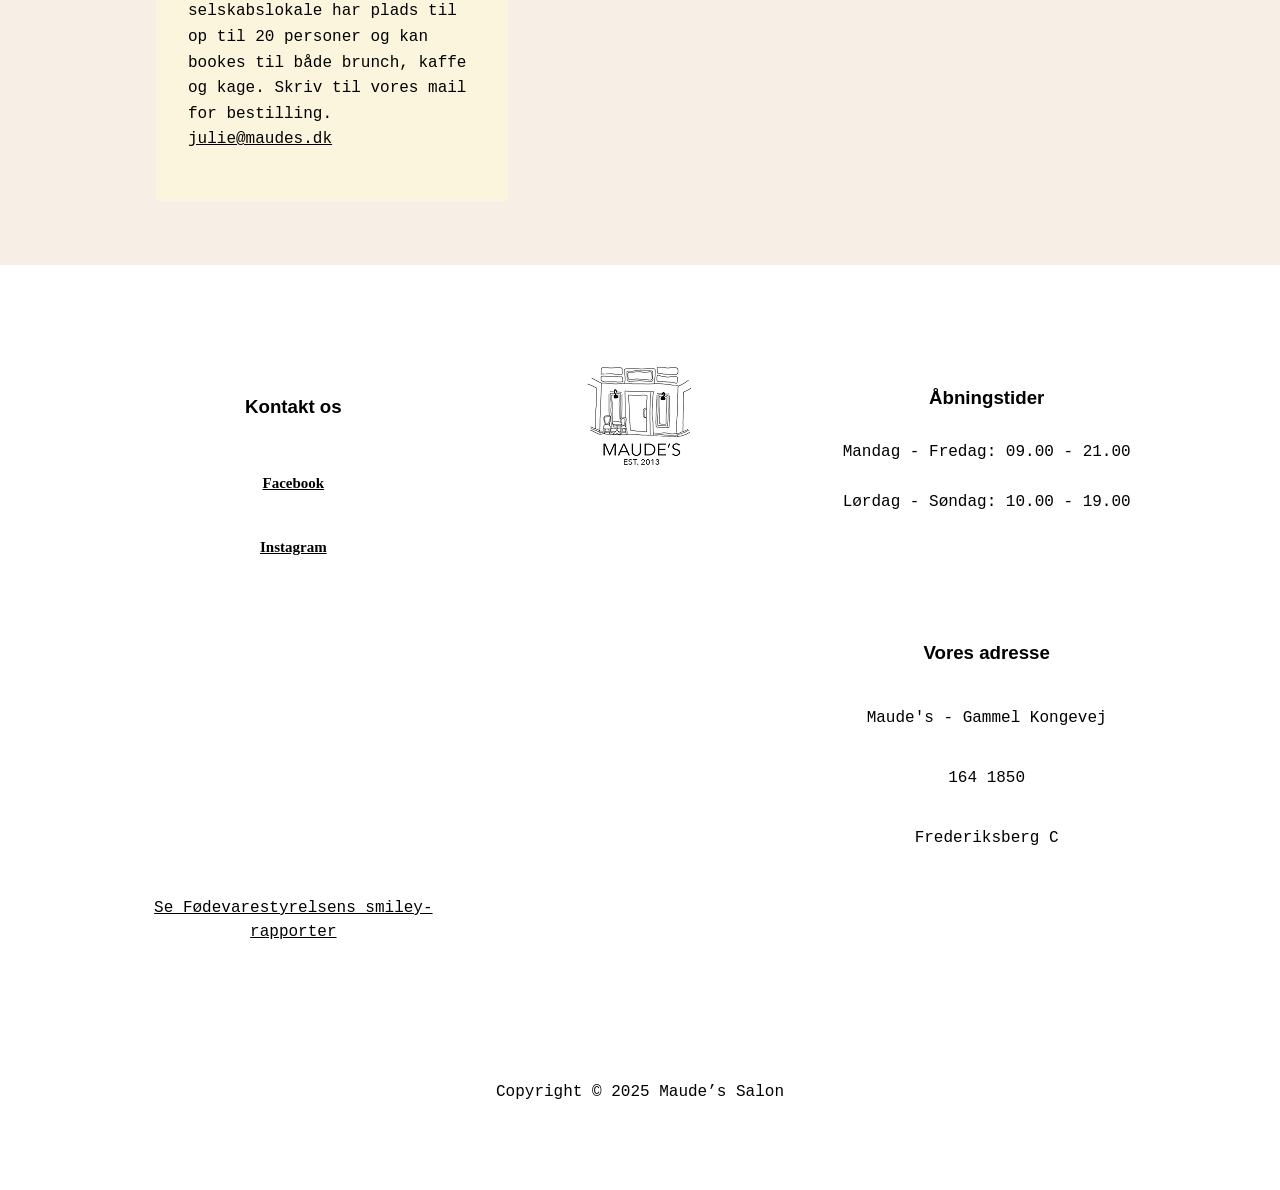
==== commit 56092ea4: "fjernet bord" ====
--- a/book-bord.html
+++ b/book-bord.html
@@ -58,7 +58,6 @@
                     <a href="https://book.dinnerbooking.com/dk/da-DK/book/index/3718/2" class="cta-knap">Book
                         her</a>
                 </div>
-                <img class="table" src="img/table.png" alt="Table illustration">
             </div>
         </section>
 
--- a/book-bord.css
+++ b/book-bord.css
@@ -1,5 +1,17 @@
+body {
+  line-height: 1.5;
+  margin: 0;
+  padding: 0;
+  background-color: #f7eee5;
+}
+
 main {
-  background-color: #f7eee5;
+  padding-inline: 1rem;
+  max-width: 1000px;
+  margin-inline: auto;
+}
+h1 {
+  font-family: "Poppins", sans-serif;
 }
 
 h2 {
@@ -18,7 +30,7 @@
 header {
   display: flex;
   align-items: center;
-  justify-content: space-between; /* Gør det muligt at placere elementer korrekt */
+  justify-content: space-between;
   padding: 20px;
   background-color: #ffffff;
   position: relative;
@@ -31,6 +43,7 @@
 .logo img {
   width: 100%;
 }
+
 nav {
   flex: 1;
   display: flex;
@@ -39,7 +52,7 @@
 
 .menu {
   display: flex;
-  gap: 30px;
+  gap: 40px;
   list-style: none;
 }
 
@@ -157,14 +170,15 @@
 }
 
 .cta-knap {
-  display: inline-block;
-  margin-top: 1.5rem;
-  padding: 0.5rem 1rem;
   border: 2px solid #44646a;
   text-decoration: none;
   color: #44646a;
   font-weight: bold;
   text-transform: uppercase;
+  font-style: normal;
+  font-family: "B612 Mono", monospace;
+  padding: 8px;
+  cursor: pointer;
 }
 
 .booking-blok2 {
@@ -199,8 +213,8 @@
 }
 @media screen and (max-width: 768px) {
   .booking-blok {
-    grid-template-columns: 3fr 2fr 1fr;
-    grid-template-rows: 1fr 1fr 2fr;
+    grid-template-columns: 2fr 1fr;
+    grid-template-rows: 1fr 1fr;
   }
 
   .booking-billede {
@@ -215,12 +229,12 @@
   .booking-tekst {
     padding: 1rem;
     font-size: 0.8rem;
-    grid-column: 2/4;
-    grid-row: 2/4;
+    grid-column: 1/4;
+    grid-row: 3/4;
   }
   .table {
-    grid-column: 1/2;
-    grid-row: 3/4;
+    grid-column: 2/3;
+    grid-row: -1/4;
   }
   .booking-blok2 {
     grid-template-columns: 1fr 1fr 3fr;
@@ -232,15 +246,15 @@
     height: 200px;
     object-fit: cover;
     margin-bottom: 0.5rem;
-    grid-column: 2/4;
+    grid-column: 1/4;
     grid-row: 1/3;
   }
 
   .booking-tekst2 {
     padding: 1rem;
     font-size: 0.8rem;
-    grid-column: 1/3;
-    grid-row: 2/4;
+    grid-column: 1/4;
+    grid-row: 3/4;
   }
 
   .booking-tekst h2,
@@ -275,7 +289,9 @@
 .footer_grid p {
   padding-top: 10px;
 }
-
+footer_grid h3 {
+  font-family: "Poppins", sans-serif;
+}
 .footer-logo {
   display: block;
   margin-left: auto;
@@ -310,6 +326,12 @@
   line-height: 20px;
 }
 
+.footer-kontakt {
+  font-family: "Poppins", sans-serif;
+  font-weight: 700;
+  font-style: normal;
+}
+
 .smiley-rapporter {
   margin-top: 30px;
   text-align: center;
@@ -323,6 +345,9 @@
 
 .footer-adresse h3 {
   padding-top: 10px;
+  font-family: "Poppins", sans-serif;
+  font-weight: 700;
+  font-style: normal;
 }
 
 .footer-adresse p {
@@ -332,6 +357,12 @@
 .footer-tider {
   text-align: center;
   margin-top: 30px;
+}
+
+.footer-tider h3 {
+  font-family: "Poppins", sans-serif;
+  font-weight: 700;
+  font-style: normal;
 }
 
 .copyright {
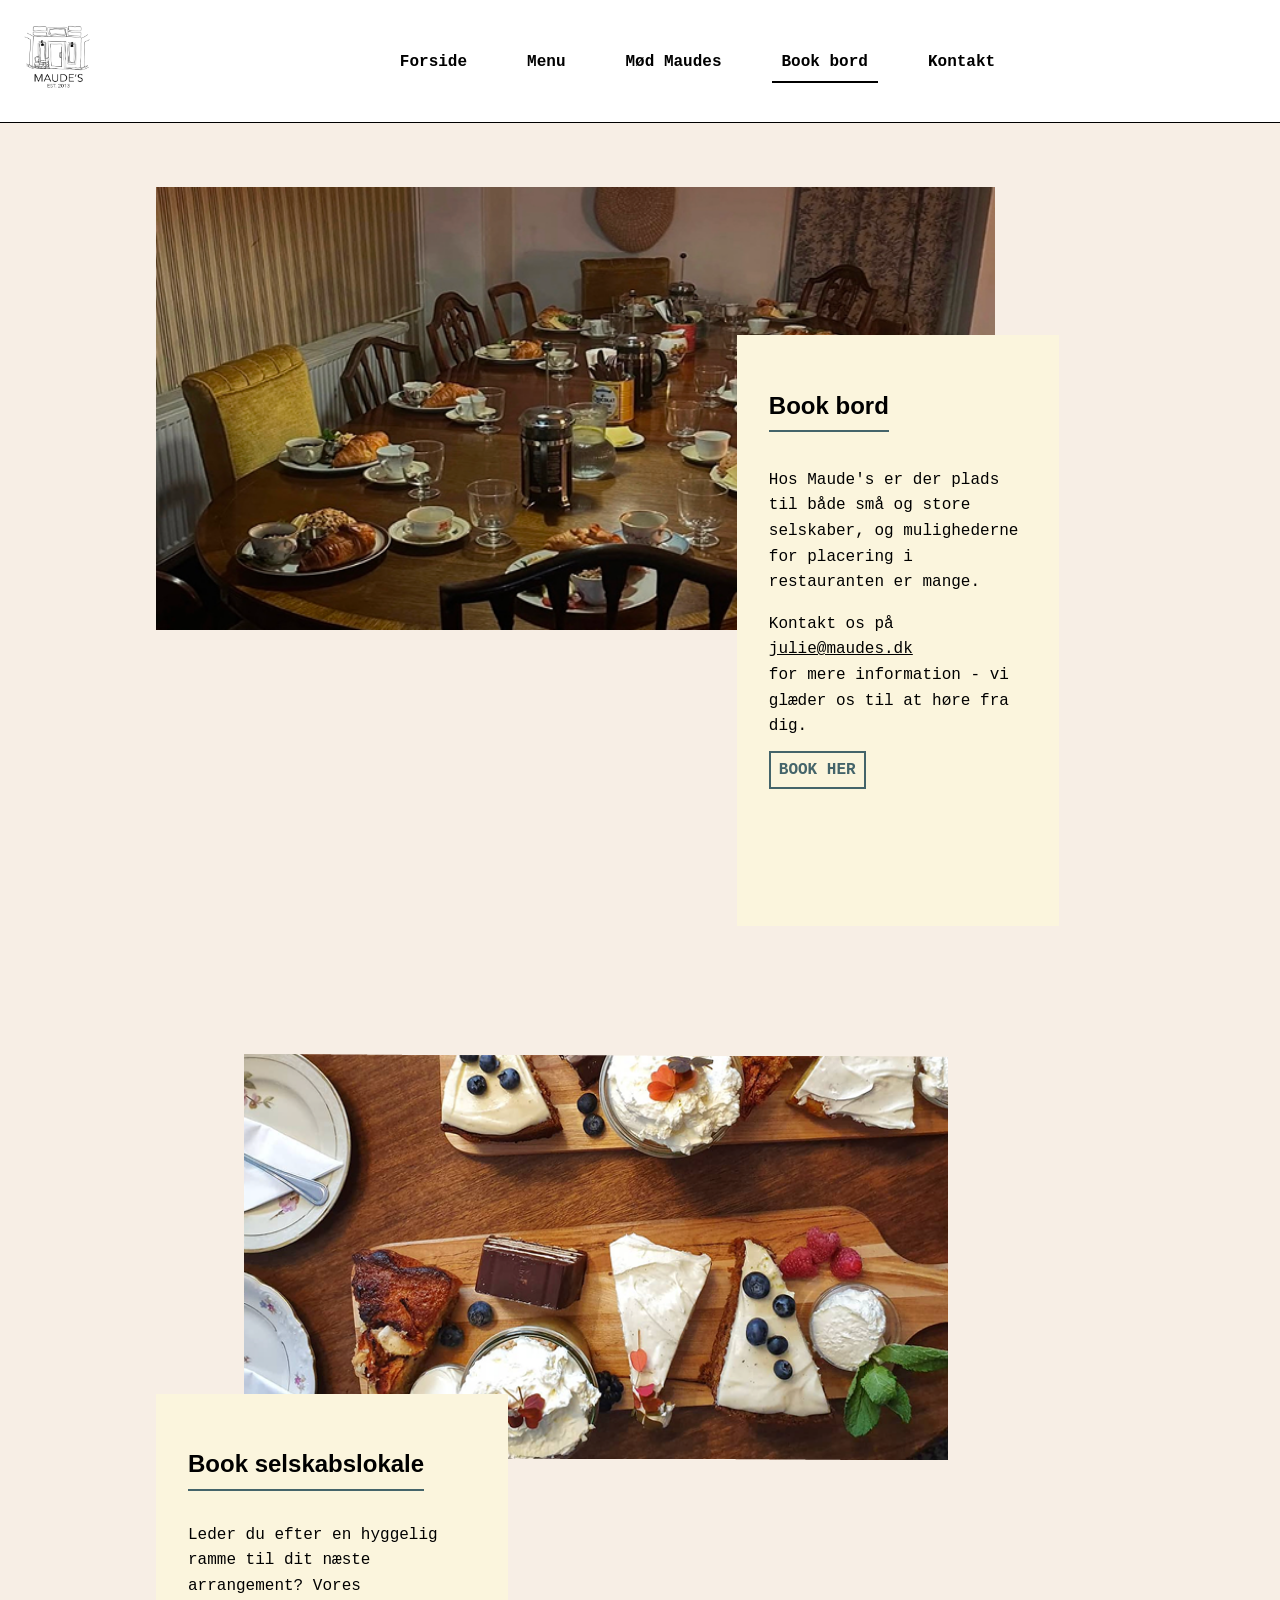
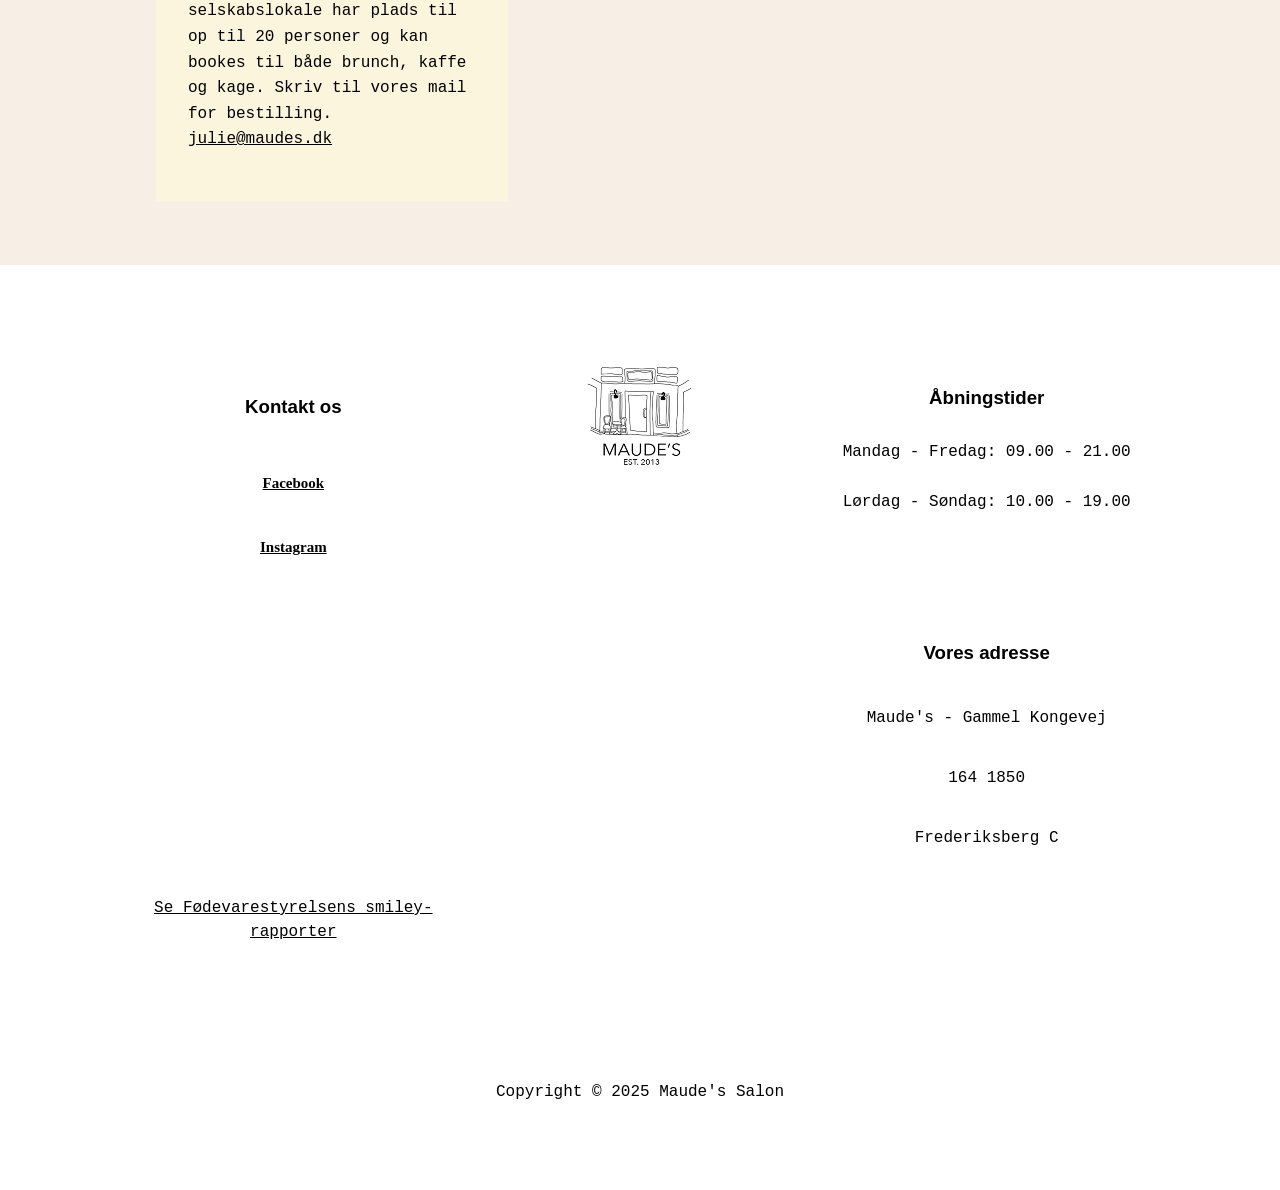
==== commit 950216fc: "yellow lines gone" ====
--- a/book-bord.html
+++ b/book-bord.html
@@ -7,6 +7,7 @@
     <meta name="robots" content="noindex">
     <link rel="preconnect" href="https://fonts.googleapis.com">
     <link rel="preconnect" href="https://fonts.gstatic.com" crossorigin>
+    <link rel="icon" type="image/png" href="billeder-virksomhedssite/favicon.png">
     <link
         href="https://fonts.googleapis.com/css2?family=B612+Mono:ital,wght@0,400;0,700;1,400;1,700&family=Poppins:ital,wght@0,100;0,200;0,300;0,400;0,500;0,600;0,700;0,800;0,900;1,100;1,200;1,300;1,400;1,500;1,600;1,700;1,800;1,900&display=swap"
         rel="stylesheet">
@@ -48,11 +49,11 @@
 
                 <div class="booking-tekst">
                     <h2>Book bord</h2>
-                    <p>Hos Maude’s er der plads til både små og store selskaber, og mulighederne for placering i
+                    <p>Hos Maude's er der plads til både små og store selskaber, og mulighederne for placering i
                         restauranten er
                         mange.</p>
                     <p>Kontakt os på<br><a href="mailto:julie@maudes.dk">julie@maudes.dk</a><br>for mere information
-                        –
+                        -
                         vi glæder
                         os til at høre fra dig.</p>
                     <a href="https://book.dinnerbooking.com/dk/da-DK/book/index/3718/2" class="cta-knap">Book
@@ -107,7 +108,7 @@
                 <p>Lørdag - Søndag: 10.00 - 19.00</p>
             </div>
         </div>
-        <p class="copyright">Copyright © 2025 Maude’s Salon</p>
+        <p class="copyright">Copyright © 2025 Maude's Salon</p>
     </footer>
 
     <script src="main.js"></script>
